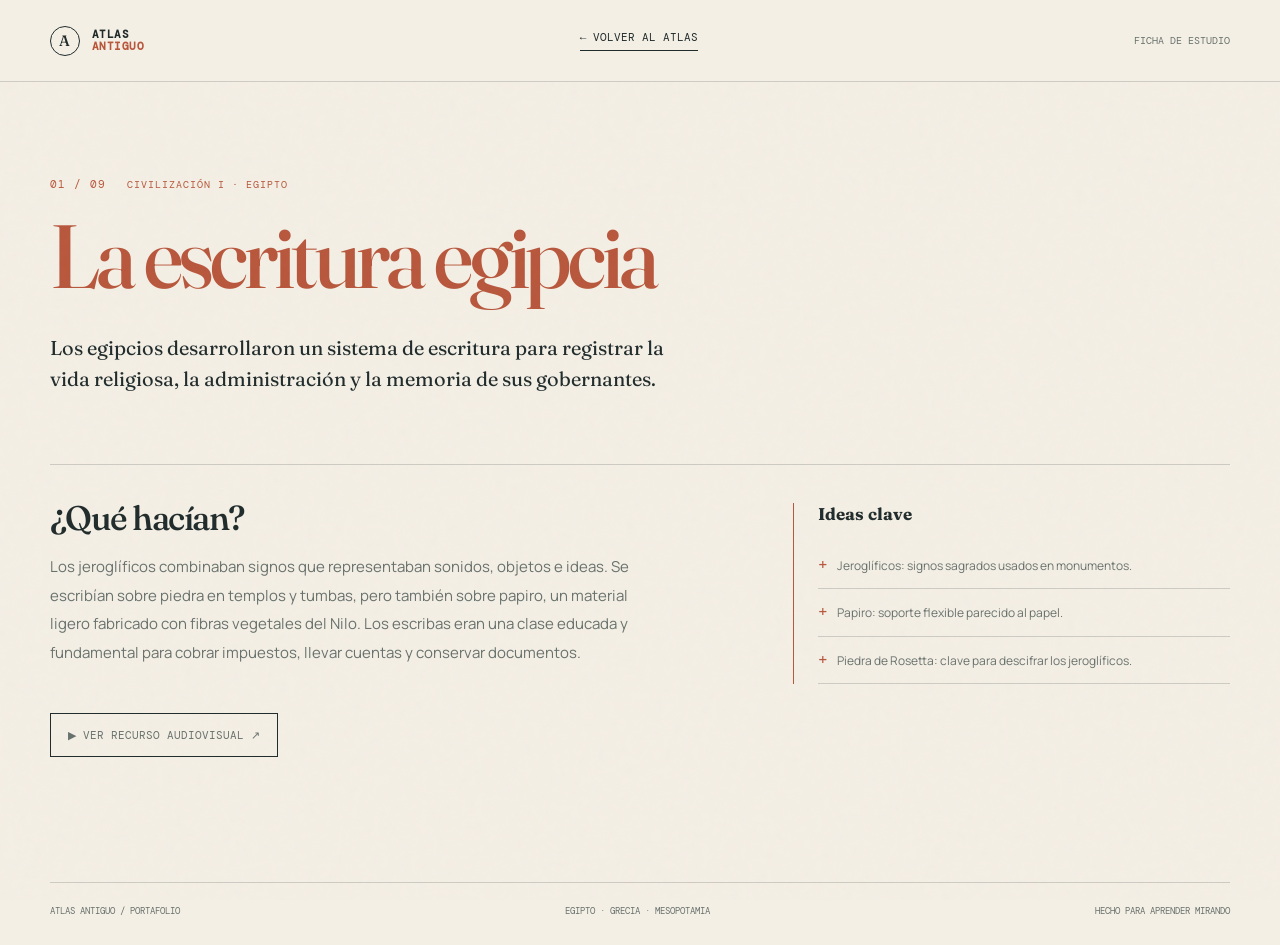
==== detalles.html @ bcba3683 "Add files via upload" ====
<!doctype html>
<html lang="es">
<head>
  <meta charset="utf-8">
  <meta name="viewport" content="width=device-width, initial-scale=1">
  <title>Detalle · Atlas antiguo</title>
  <link rel="preconnect" href="https://fonts.googleapis.com">
  <link rel="preconnect" href="https://fonts.gstatic.com" crossorigin>
  <link href="https://fonts.googleapis.com/css2?family=DM+Mono:wght@400;500&family=Fraunces:opsz,wght@9..144,500;9..144,700&family=Manrope:wght@400;600;700;800&display=swap" rel="stylesheet">
  <link rel="stylesheet" href="styles.css">
  <link rel="stylesheet" href="details.css">
</head>
<body>
  <header class="site-header">
    <a class="brand" href="index.html" aria-label="Volver al atlas"><span class="brand-mark">A</span><span>Atlas<br><em>antiguo</em></span></a>
    <a class="detail-back" href="index.html">← Volver al atlas</a>
    <span class="edition">Ficha de estudio</span>
  </header>
  <main class="detail-page section-shell" id="detail-content"></main>
  <footer class="site-footer section-shell"><span>ATLAS ANTIGUO / PORTAFOLIO</span><span>Egipto · Grecia · Mesopotamia</span><span>Hecho para aprender mirando</span></footer>
  <script src="details.js"></script>
</body>
</html>
---- styles.css ----
:root {
  --ink: #202b2b;
  --muted: #68716c;
  --paper: #f4efe5;
  --paper-deep: #e9e0d0;
  --line: rgba(32, 43, 43, .18);
  --terracotta: #b8573c;
  --clay: #d28a66;
  --lapis: #1f5366;
  --gold: #c49748;
  --white: #fffdf8;
  --display: "Fraunces", Georgia, serif;
  --body: "Manrope", sans-serif;
  --mono: "DM Mono", monospace;
}
* { box-sizing: border-box; }
html { scroll-behavior: smooth; }
body { margin: 0; color: var(--ink); background: var(--paper); font-family: var(--body); }
body:before { content: ""; position: fixed; inset: 0; opacity: .08; pointer-events: none; background-image: url("data:image/svg+xml,%3Csvg viewBox='0 0 120 120' xmlns='http://www.w3.org/2000/svg'%3E%3Cfilter id='n'%3E%3CfeTurbulence type='fractalNoise' baseFrequency='.8' numOctaves='4' stitchTiles='stitch'/%3E%3C/filter%3E%3Crect width='100%25' height='100%25' filter='url(%23n)' opacity='.35'/%3E%3C/svg%3E"); z-index: 5; }
a { color: inherit; text-decoration: none; }
.section-shell { width: min(1180px, calc(100% - 72px)); margin-inline: auto; }
.site-header { height: 82px; border-bottom: 1px solid var(--line); display: flex; align-items: center; justify-content: space-between; padding: 0 max(36px, calc((100vw - 1180px) / 2)); position: sticky; top: 0; background: rgba(244,239,229,.91); -webkit-backdrop-filter: blur(16px); backdrop-filter: blur(16px); z-index: 10; }
.brand { display: flex; align-items: center; gap: 12px; font: 700 11px/1.05 var(--mono); letter-spacing: .04em; text-transform: uppercase; }
.brand em { color: var(--terracotta); font-style: normal; }
.brand-mark { display: grid; place-items: center; width: 30px; height: 30px; border: 1px solid var(--ink); border-radius: 50%; font: 500 15px var(--display); }
.main-nav { display: flex; gap: 30px; font: 500 11px var(--mono); text-transform: uppercase; letter-spacing: .03em; }
.nav-link { color: var(--muted); transition: color .2s ease; }
.nav-link:hover, .nav-link.is-active { color: var(--terracotta); }
.edition { font: 10px var(--mono); color: var(--muted); text-transform: uppercase; }
.hero { min-height: 730px; display: grid; grid-template-columns: .9fr 1.1fr; align-items: center; gap: 40px; }
.eyebrow { font: 500 10px var(--mono); text-transform: uppercase; letter-spacing: .09em; color: var(--terracotta); display: flex; gap: 13px; align-items: center; }
.eyebrow span { width: 42px; border-top: 1px solid currentColor; display: inline-block; }
h1, h2 { font: 500 clamp(58px, 7vw, 104px)/.91 var(--display); letter-spacing: -.045em; margin: 27px 0; }
h1 i, h2 i { color: var(--terracotta); font-weight: 500; }
.hero-intro { max-width: 345px; color: var(--muted); font-size: 14px; line-height: 1.85; }
.scroll-cue { margin-top: 60px; display: inline-flex; align-items: center; gap: 13px; font: 11px var(--mono); text-transform: uppercase; }
.scroll-cue span { display: grid; place-items: center; width: 35px; height: 35px; border: 1px solid var(--ink); border-radius: 50%; font-size: 17px; }
.hero-art { min-height: 560px; position: relative; overflow: hidden; background: var(--lapis); background-image: linear-gradient(135deg, rgba(255,255,255,.08), transparent 45%), repeating-linear-gradient(0deg, transparent 0 45px, rgba(255,255,255,.06) 46px); }
.hero-art:after { content: ""; position: absolute; left: 0; right: 0; bottom: 0; height: 47%; background: linear-gradient(transparent, rgba(20, 44, 48, .9)); }
.sun-disc { width: 175px; height: 175px; background: var(--gold); border-radius: 50%; position: absolute; top: 80px; right: 110px; box-shadow: 0 0 70px rgba(196,151,72,.35); }
.hero-grid { position: absolute; inset: 0; background: linear-gradient(90deg, transparent 49.8%, rgba(255,255,255,.09) 50%, transparent 50.2%), linear-gradient(0deg, transparent 49.8%, rgba(255,255,255,.09) 50%, transparent 50.2%); background-size: 95px 95px; transform: perspective(350px) rotateX(52deg) scale(1.7) translateY(90px); opacity: .75; }
.pyramid { position: absolute; bottom: 0; clip-path: polygon(50% 0, 100% 100%, 0 100%); }
.pyramid-front { width: 69%; height: 66%; left: 11%; background: linear-gradient(105deg, #c28d50 0 47%, #8d613c 48% 100%); z-index: 2; }
.pyramid-back { width: 44%; height: 44%; right: 1%; background: linear-gradient(105deg, #a77743 0 47%, #684a39 48% 100%); z-index: 1; }
.hero-caption { position: absolute; z-index: 3; bottom: 28px; left: 30px; color: var(--white); font: 12px/1.65 var(--body); }
.hero-caption span { font: 10px var(--mono); color: var(--clay); margin-right: 15px; }
.intro-strip { border-top: 1px solid var(--line); border-bottom: 1px solid var(--line); padding: 25px 0; display: grid; grid-template-columns: 90px 1fr 30%; align-items: center; gap: 30px; margin-bottom: 160px; }
.section-number { color: var(--terracotta); font: 11px var(--mono); }
.intro-strip p { font: 500 18px/1.45 var(--display); max-width: 500px; margin: 0; }
.intro-rule { border-top: 1px solid var(--line); }
.civilization-section { padding: 80px 0 130px; border-top: 1px solid var(--line); }
.egypt { --accent: var(--terracotta); }
.greece { --accent: var(--lapis); }
.mesopotamia { --accent: #866545; }
.section-heading { display: flex; justify-content: space-between; align-items: end; margin-bottom: 60px; }
.section-heading h2 { color: var(--accent); font-size: clamp(60px, 8vw, 110px); margin: 15px 0 0; }
.section-note { font: 500 14px/1.55 var(--display); text-align: right; margin: 0 0 12px; }
.feature-grid { display: grid; grid-template-columns: 1.15fr .85fr; gap: 9%; align-items: center; }
.feature-grid.reverse { grid-template-columns: .85fr 1.15fr; }
.feature-image { margin: 0; overflow: hidden; background: var(--paper-deep); }
.feature-image img { width: 100%; aspect-ratio: 1.45 / 1; display: block; object-fit: cover; filter: saturate(.82); transition: transform .6s ease; }
.feature-image:hover img { transform: scale(1.035); }
.feature-image figcaption { padding: 13px 16px; font: 10px var(--mono); text-transform: uppercase; color: var(--muted); display: flex; justify-content: space-between; }
.feature-image figcaption span { color: var(--accent); }
.feature-copy { max-width: 400px; font-size: 14px; line-height: 1.8; color: var(--muted); }
.dropcap { float: left; color: var(--accent); font: 700 78px/.78 var(--display); margin: 6px 15px 4px 0; }
.quote { margin-top: 35px; padding: 21px 0 0; border-top: 1px solid var(--line); color: var(--ink); font: italic 19px/1.3 var(--display); }
.quote small { display: block; color: var(--muted); font: 10px var(--mono); margin-top: 11px; }
.fact-grid { display: grid; grid-template-columns: repeat(3, 1fr); gap: 0; border-top: 1px solid var(--line); border-bottom: 1px solid var(--line); margin-top: 80px; }
.fact-card { display: block; padding: 27px 30px 28px 0; min-height: 170px; border-right: 1px solid var(--line); margin-right: 30px; transition: color .25s ease, transform .25s ease; }
.fact-card:hover { color: var(--accent); transform: translateY(-4px); }
.fact-card:last-child { border-right: 0; margin-right: 0; }
.fact-index { color: var(--accent); font: 11px var(--mono); }
.fact-card h3 { margin: 15px 0 9px; font: 700 18px var(--display); display: flex; justify-content: space-between; align-items: center; }
.fact-card h3 b { font: 400 18px var(--body); opacity: .65; }
.fact-card p { margin: 0; color: var(--muted); font-size: 12px; line-height: 1.65; max-width: 260px; }
.media-row { display: grid; grid-template-columns: 1fr 1fr; gap: 35px; margin-top: 34px; align-items: center; }
.video-link { display: flex; align-items: center; gap: 14px; border: 1px solid var(--ink); padding: 13px 15px; font-size: 12px; transition: background .2s, color .2s; }
.video-link:hover { background: var(--accent); color: var(--white); border-color: var(--accent); }
.play { width: 32px; height: 32px; border: 1px solid currentColor; display: grid; place-items: center; border-radius: 50%; font-size: 10px; }
.video-link small { display: block; font: 9px var(--mono); opacity: .65; margin-bottom: 3px; }
.video-link b { margin-left: auto; font-size: 20px; font-weight: 400; }
.mini-note { font: 12px/1.65 var(--body); color: var(--muted); }
.stamp { color: var(--accent); border: 1px solid var(--accent); padding: 4px 6px; font: 9px var(--mono); margin-right: 10px; }
.closing { border-top: 1px solid var(--line); padding: 130px 0 140px; max-width: 1180px; }
.closing h2 { color: var(--ink); font-size: clamp(55px, 8vw, 115px); }
.closing > p:not(.eyebrow) { max-width: 370px; color: var(--muted); line-height: 1.8; font-size: 13px; }
.back-top { display: inline-block; margin-top: 35px; font: 11px var(--mono); text-transform: uppercase; border-bottom: 1px solid var(--ink); padding-bottom: 7px; }
.site-footer { border-top: 1px solid var(--line); padding: 22px 0 28px; display: flex; justify-content: space-between; color: var(--muted); font: 9px var(--mono); text-transform: uppercase; }
.reveal { opacity: 0; transform: translateY(18px); transition: opacity .75s ease, transform .75s ease; }
.reveal.is-visible { opacity: 1; transform: none; }
@media (max-width: 800px) { .section-shell { width: min(100% - 36px, 560px); } .site-header { height: 68px; padding: 0 18px; } .main-nav { gap: 13px; font-size: 9px; } .edition { display: none; } .hero { display: flex; flex-direction: column; align-items: stretch; padding-top: 70px; gap: 55px; } h1 { font-size: 65px; } .atlas-explorer { margin-top: 42px; } .hero-art { min-height: 430px; margin-right: -18px; margin-left: -18px; } .sun-disc { width: 120px; height: 120px; right: 60px; top: 55px; } .intro-strip { margin-bottom: 80px; grid-template-columns: 45px 1fr; gap: 16px; } .intro-rule { display: none; } .intro-strip p { font-size: 16px; } .civilization-section { padding: 60px 0 85px; } .section-heading { align-items: start; flex-direction: column; margin-bottom: 40px; } .section-heading h2 { font-size: 75px; } .section-note { text-align: left; } .feature-grid, .feature-grid.reverse { grid-template-columns: 1fr; gap: 38px; } .feature-grid.reverse .feature-image { order: -1; } .feature-copy { max-width: none; } .fact-grid, .media-row { grid-template-columns: 1fr; } .fact-card { border-right: 0; border-bottom: 1px solid var(--line); margin: 0; min-height: 0; padding: 24px 0; } .fact-card:last-child { border-bottom: 0; } .site-footer { flex-direction: column; gap: 11px; } }
@media (max-width: 430px) { .main-nav { gap: 9px; } .main-nav .nav-link { font-size: 8px; } .brand { font-size: 9px; } }
---- details.css ----
.detail-back { font: 11px var(--mono); text-transform: uppercase; border-bottom: 1px solid var(--ink); padding-bottom: 6px; }
.detail-page { min-height: calc(100vh - 150px); padding: 95px 0 125px; }
.detail-kicker { color: var(--accent); font: 10px var(--mono); letter-spacing: .1em; text-transform: uppercase; }
.detail-page h1 { max-width: 800px; color: var(--accent); margin: 24px 0 35px; }
.detail-lead { max-width: 650px; font: 20px/1.55 var(--display); color: var(--ink); }
.detail-layout { display: grid; grid-template-columns: 1fr .7fr; gap: 10%; margin-top: 70px; border-top: 1px solid var(--line); padding-top: 38px; }
.detail-copy { max-width: 620px; color: var(--muted); font-size: 15px; line-height: 1.9; }
.detail-copy p { margin: 0 0 22px; }
.detail-copy h2 { color: var(--ink); font-size: 34px; margin: 0 0 20px; }
.detail-list { border-left: 1px solid var(--accent); padding-left: 24px; align-self: start; }
.detail-list h3 { margin: 0 0 18px; font: 700 17px var(--display); }
.detail-list ul { list-style: none; margin: 0; padding: 0; color: var(--muted); font-size: 12px; line-height: 1.8; }
.detail-list li { border-bottom: 1px solid var(--line); padding: 12px 0; }
.detail-list li:before { content: "+"; color: var(--accent); font: 16px var(--mono); margin-right: 9px; }
.detail-resource { display: inline-flex; align-items: center; gap: 12px; margin-top: 24px; padding: 14px 17px; border: 1px solid var(--ink); font: 11px var(--mono); text-transform: uppercase; transition: background .2s, color .2s; }
.detail-resource:hover { background: var(--accent); border-color: var(--accent); color: var(--white); }
.detail-number { color: var(--accent); font: 11px var(--mono); }
@media (max-width: 800px) { .detail-page { padding: 70px 0 85px; } .detail-page h1 { font-size: 70px; } .detail-lead { font-size: 18px; } .detail-layout { grid-template-columns: 1fr; gap: 45px; margin-top: 45px; } .detail-back { font-size: 9px; } }
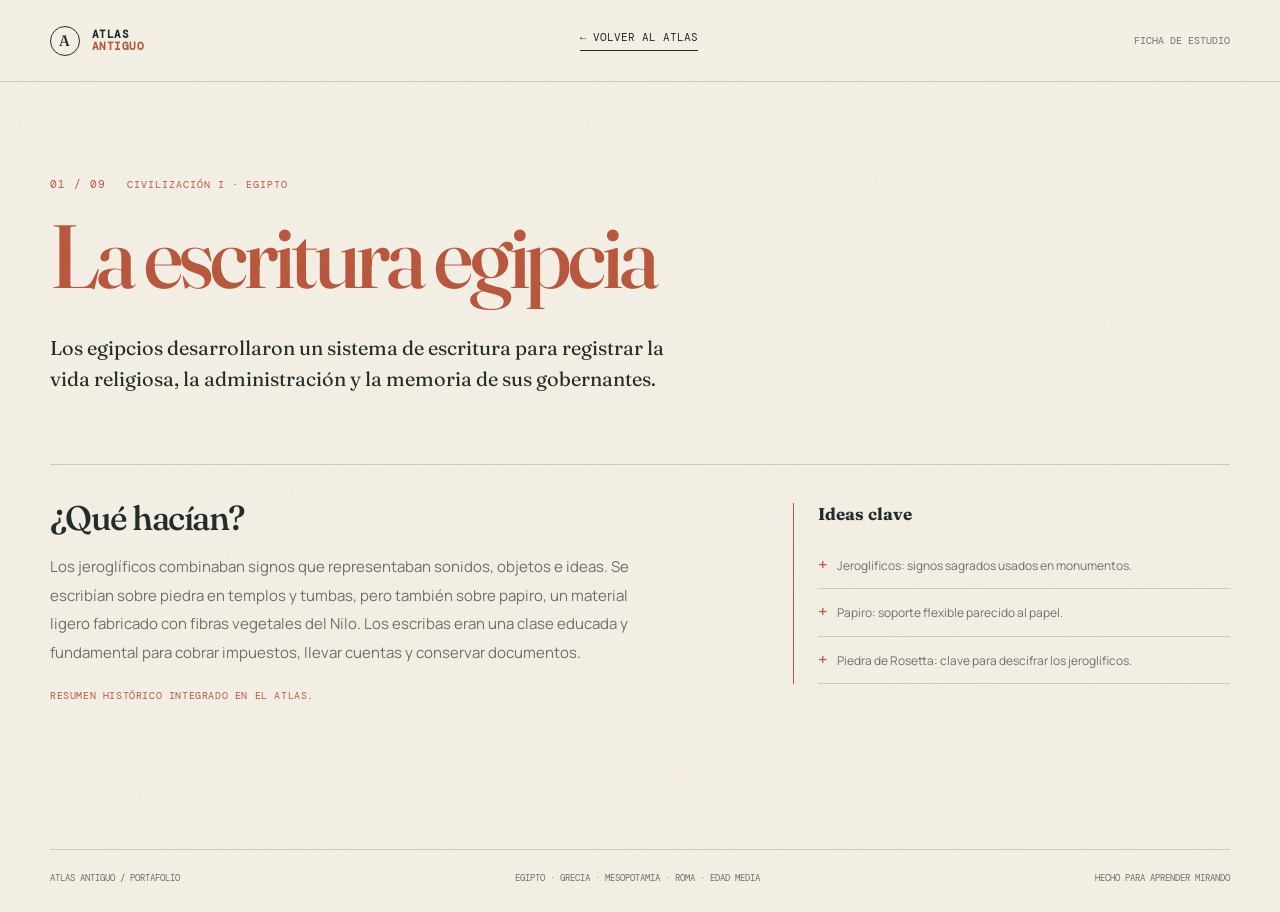
==== commit 0cacc58e: "Add files via upload" ====
--- a/detalles.html
+++ b/detalles.html
@@ -17,7 +17,7 @@
     <span class="edition">Ficha de estudio</span>
   </header>
   <main class="detail-page section-shell" id="detail-content"></main>
-  <footer class="site-footer section-shell"><span>ATLAS ANTIGUO / PORTAFOLIO</span><span>Egipto · Grecia · Mesopotamia</span><span>Hecho para aprender mirando</span></footer>
+  <footer class="site-footer section-shell"><span>ATLAS ANTIGUO / PORTAFOLIO</span><span>Egipto · Grecia · Mesopotamia · Roma · Edad Media</span><span>Hecho para aprender mirando</span></footer>
   <script src="details.js"></script>
 </body>
 </html>
--- a/styles.css
+++ b/styles.css
@@ -75,6 +75,17 @@
 .fact-card h3 b { font: 400 18px var(--body); opacity: .65; }
 .fact-card p { margin: 0; color: var(--muted); font-size: 12px; line-height: 1.65; max-width: 260px; }
 .media-row { display: grid; grid-template-columns: 1fr 1fr; gap: 35px; margin-top: 34px; align-items: center; }
+.map-card { display: grid; grid-template-columns: .9fr 1.1fr; gap: 38px; align-items: center; border-top: 1px solid var(--line); border-bottom: 1px solid var(--line); margin-top: 58px; padding: 22px 0; }
+.map-card figure { margin: 0; background: var(--paper-deep); }
+.map-card img { display: block; width: 100%; height: 190px; object-fit: cover; filter: saturate(.7) contrast(.92); }
+.map-card figcaption { padding: 10px 13px; color: var(--muted); font: 9px var(--mono); text-transform: uppercase; }
+.map-card h3 { margin: 10px 0 8px; font: 700 22px var(--display); color: var(--accent); }
+.map-card p { max-width: 500px; margin: 0 0 15px; color: var(--muted); font-size: 12px; line-height: 1.7; }
+.map-card a, .source-row a { color: var(--ink); font: 10px var(--mono); text-transform: uppercase; border-bottom: 1px solid currentColor; padding-bottom: 5px; }
+.map-note { color: var(--accent); font: 10px var(--mono); text-transform: uppercase; }
+.source-row { display: flex; align-items: center; gap: 18px; border-bottom: 1px solid var(--line); padding: 22px 0; margin-top: 34px; }
+.source-row strong { max-width: 650px; font: 500 16px/1.4 var(--display); }
+.source-row a { margin-left: auto; white-space: nowrap; }
 .video-link { display: flex; align-items: center; gap: 14px; border: 1px solid var(--ink); padding: 13px 15px; font-size: 12px; transition: background .2s, color .2s; }
 .video-link:hover { background: var(--accent); color: var(--white); border-color: var(--accent); }
 .play { width: 32px; height: 32px; border: 1px solid currentColor; display: grid; place-items: center; border-radius: 50%; font-size: 10px; }
@@ -89,5 +100,5 @@
 .site-footer { border-top: 1px solid var(--line); padding: 22px 0 28px; display: flex; justify-content: space-between; color: var(--muted); font: 9px var(--mono); text-transform: uppercase; }
 .reveal { opacity: 0; transform: translateY(18px); transition: opacity .75s ease, transform .75s ease; }
 .reveal.is-visible { opacity: 1; transform: none; }
-@media (max-width: 800px) { .section-shell { width: min(100% - 36px, 560px); } .site-header { height: 68px; padding: 0 18px; } .main-nav { gap: 13px; font-size: 9px; } .edition { display: none; } .hero { display: flex; flex-direction: column; align-items: stretch; padding-top: 70px; gap: 55px; } h1 { font-size: 65px; } .atlas-explorer { margin-top: 42px; } .hero-art { min-height: 430px; margin-right: -18px; margin-left: -18px; } .sun-disc { width: 120px; height: 120px; right: 60px; top: 55px; } .intro-strip { margin-bottom: 80px; grid-template-columns: 45px 1fr; gap: 16px; } .intro-rule { display: none; } .intro-strip p { font-size: 16px; } .civilization-section { padding: 60px 0 85px; } .section-heading { align-items: start; flex-direction: column; margin-bottom: 40px; } .section-heading h2 { font-size: 75px; } .section-note { text-align: left; } .feature-grid, .feature-grid.reverse { grid-template-columns: 1fr; gap: 38px; } .feature-grid.reverse .feature-image { order: -1; } .feature-copy { max-width: none; } .fact-grid, .media-row { grid-template-columns: 1fr; } .fact-card { border-right: 0; border-bottom: 1px solid var(--line); margin: 0; min-height: 0; padding: 24px 0; } .fact-card:last-child { border-bottom: 0; } .site-footer { flex-direction: column; gap: 11px; } }
+@media (max-width: 800px) { .section-shell { width: min(100% - 36px, 560px); } .site-header { height: 68px; padding: 0 18px; } .main-nav { gap: 13px; font-size: 9px; } .edition { display: none; } .hero { display: flex; flex-direction: column; align-items: stretch; padding-top: 70px; gap: 55px; } h1 { font-size: 65px; } .atlas-explorer { margin-top: 42px; } .hero-art { min-height: 430px; margin-right: -18px; margin-left: -18px; } .sun-disc { width: 120px; height: 120px; right: 60px; top: 55px; } .intro-strip { margin-bottom: 80px; grid-template-columns: 45px 1fr; gap: 16px; } .intro-rule { display: none; } .intro-strip p { font-size: 16px; } .civilization-section { padding: 60px 0 85px; } .section-heading { align-items: start; flex-direction: column; margin-bottom: 40px; } .section-heading h2 { font-size: 75px; } .section-note { text-align: left; } .feature-grid, .feature-grid.reverse { grid-template-columns: 1fr; gap: 38px; } .feature-grid.reverse .feature-image { order: -1; } .feature-copy { max-width: none; } .fact-grid, .media-row { grid-template-columns: 1fr; } .map-card { grid-template-columns: 1fr; gap: 18px; margin-top: 40px; } .map-card img { height: 180px; } .source-row { align-items: flex-start; flex-direction: column; gap: 12px; } .source-row a { margin-left: 0; } .fact-card { border-right: 0; border-bottom: 1px solid var(--line); margin: 0; min-height: 0; padding: 24px 0; } .fact-card:last-child { border-bottom: 0; } .site-footer { flex-direction: column; gap: 11px; } }
 @media (max-width: 430px) { .main-nav { gap: 9px; } .main-nav .nav-link { font-size: 8px; } .brand { font-size: 9px; } }
--- a/details.css
+++ b/details.css
@@ -14,5 +14,6 @@
 .detail-list li:before { content: "+"; color: var(--accent); font: 16px var(--mono); margin-right: 9px; }
 .detail-resource { display: inline-flex; align-items: center; gap: 12px; margin-top: 24px; padding: 14px 17px; border: 1px solid var(--ink); font: 11px var(--mono); text-transform: uppercase; transition: background .2s, color .2s; }
 .detail-resource:hover { background: var(--accent); border-color: var(--accent); color: var(--white); }
+.detail-note { color: var(--accent); font: 10px var(--mono); letter-spacing: .06em; text-transform: uppercase; }
 .detail-number { color: var(--accent); font: 11px var(--mono); }
 @media (max-width: 800px) { .detail-page { padding: 70px 0 85px; } .detail-page h1 { font-size: 70px; } .detail-lead { font-size: 18px; } .detail-layout { grid-template-columns: 1fr; gap: 45px; margin-top: 45px; } .detail-back { font-size: 9px; } }
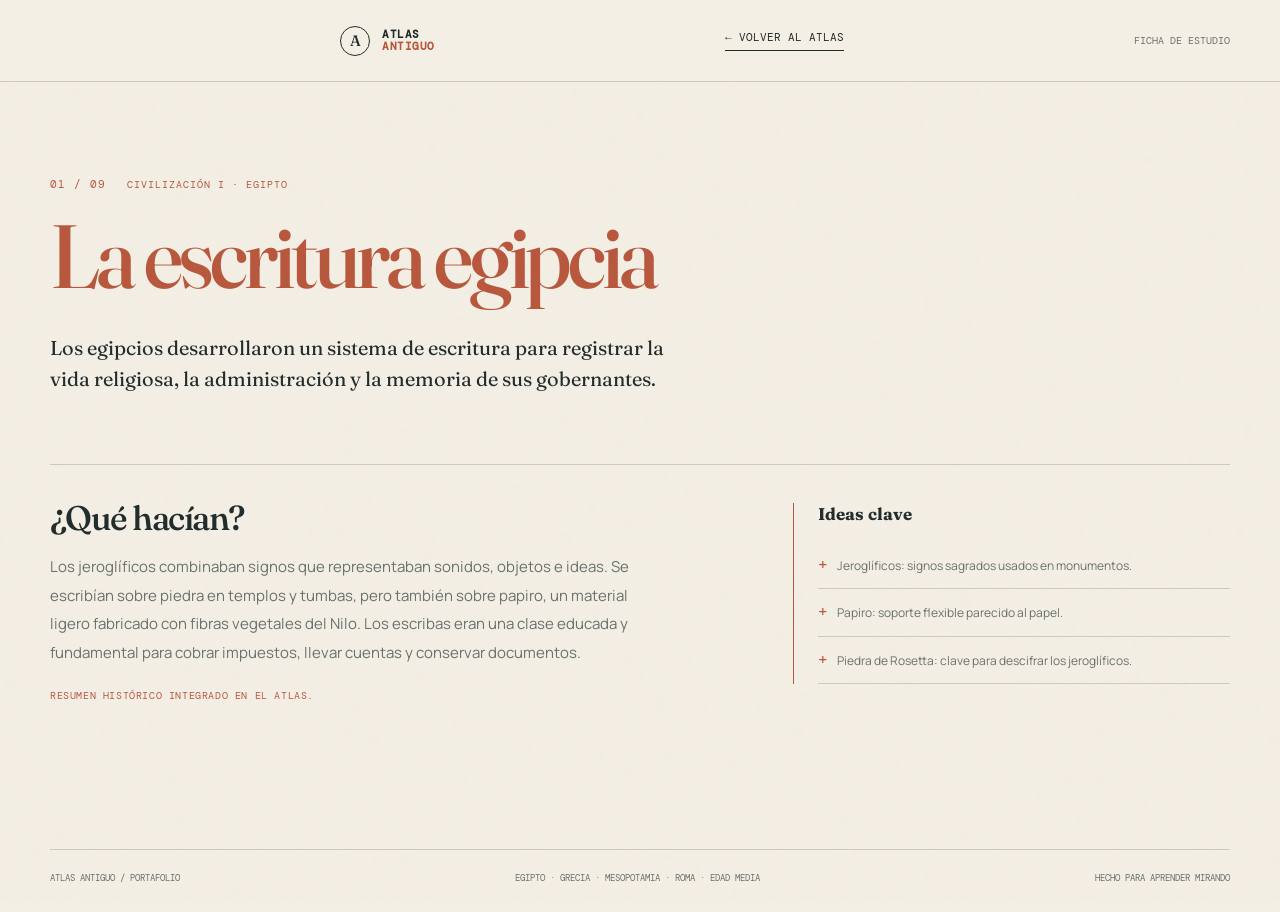
==== commit da24388c: "Fix HTML structure and add link to detalles.html" ====
--- a/detalles.html
+++ b/detalles.html
@@ -8,6 +8,7 @@
   <link rel="preconnect" href="https://fonts.gstatic.com" crossorigin>
   <link href="https://fonts.googleapis.com/css2?family=DM+Mono:wght@400;500&family=Fraunces:opsz,wght@9..144,500;9..144,700&family=Manrope:wght@400;600;700;800&display=swap" rel="stylesheet">
   <link rel="stylesheet" href="styles.css">
+  <a href="detalles.html#roma-republica">
   <link rel="stylesheet" href="details.css">
 </head>
 <body>
@@ -20,4 +21,4 @@
   <footer class="site-footer section-shell"><span>ATLAS ANTIGUO / PORTAFOLIO</span><span>Egipto · Grecia · Mesopotamia · Roma · Edad Media</span><span>Hecho para aprender mirando</span></footer>
   <script src="details.js"></script>
 </body>
-</html>+</html>
